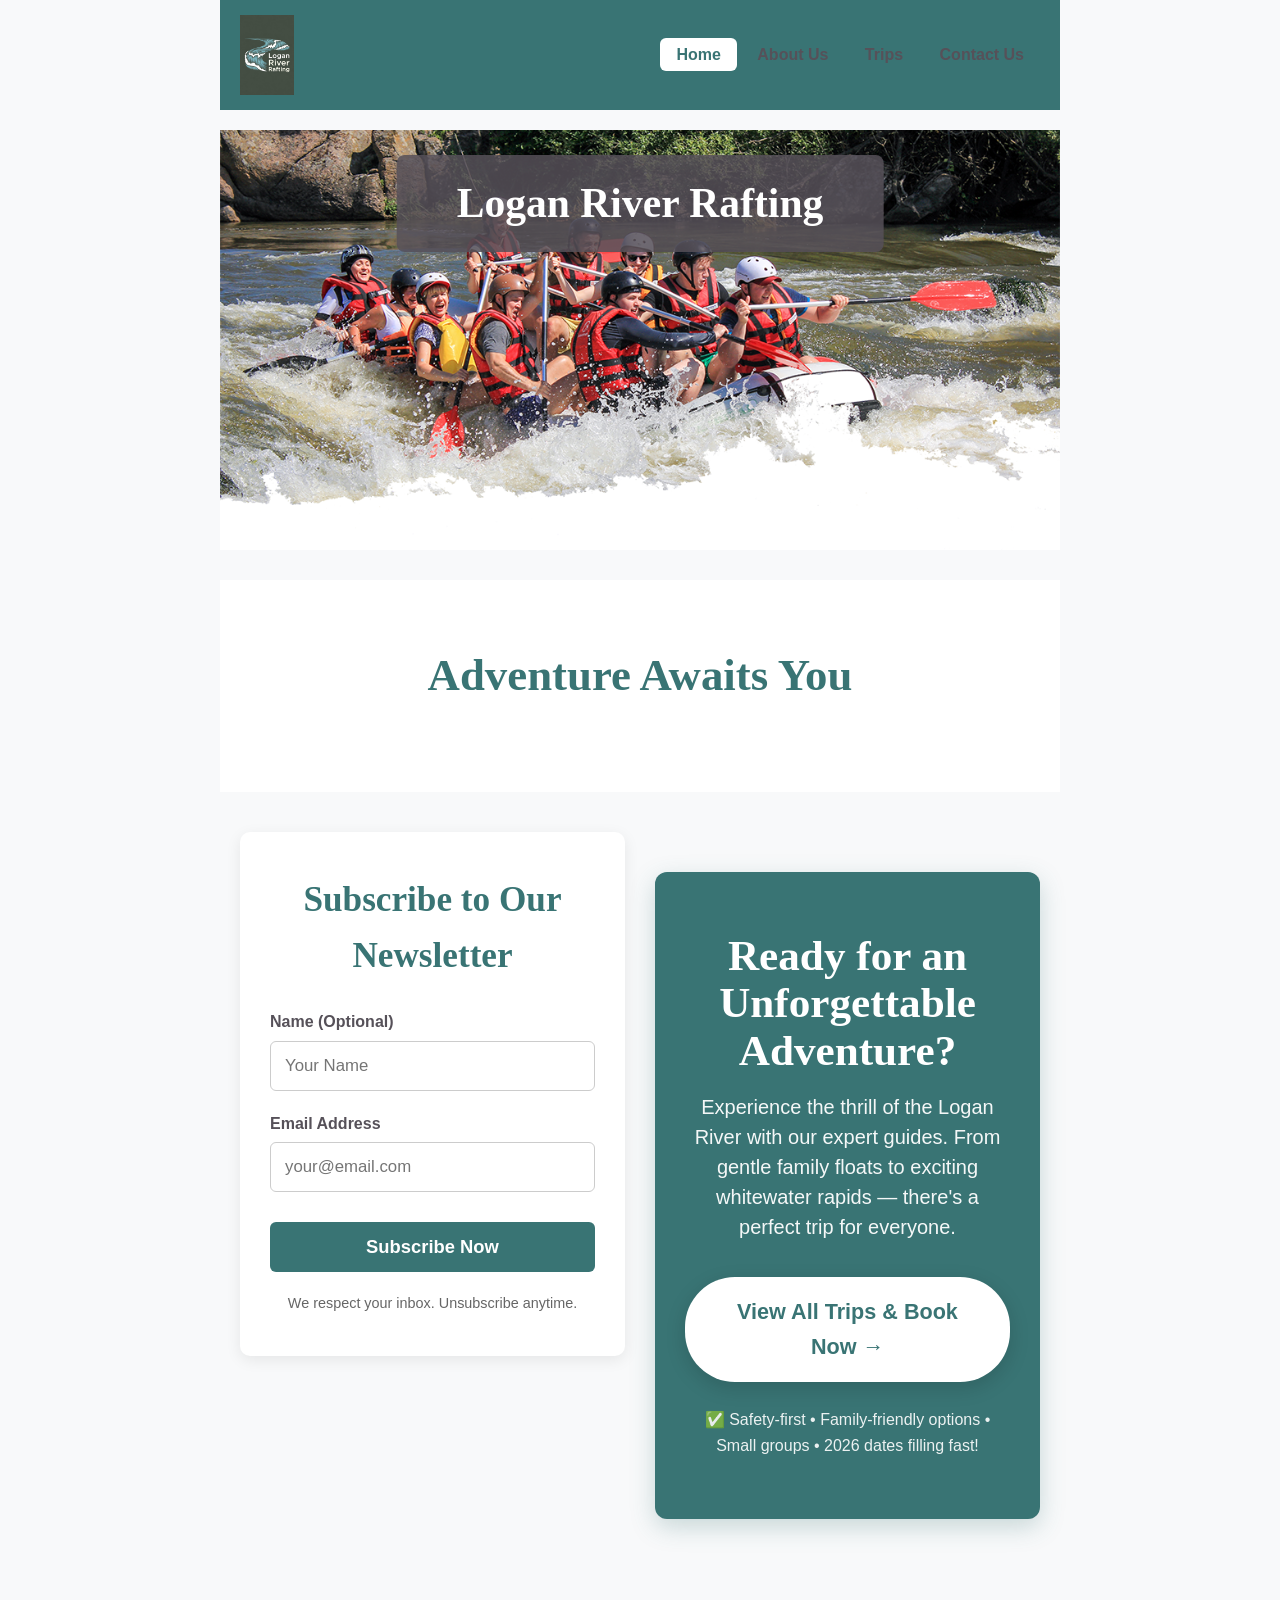
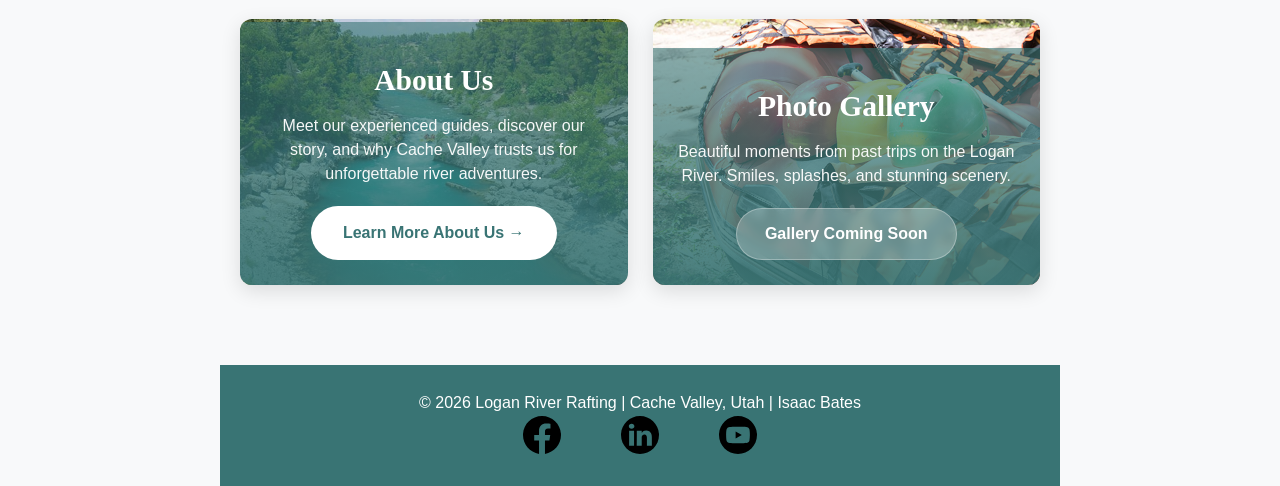
==== wwr/index.html @ f92a6568 "final" ====
<!DOCTYPE html>
<html lang="en">

<head>
    <meta charset="UTF-8">
    <meta name="viewport" content="width=device-width, initial-scale=1.0">
    <title>Home Page - Logan River Rafting</title>
    <meta name="description" content="Home page for Logan River Rafting company based in Cache Valley, Utah">
    <meta name="author" content="Isaac Bates">
    <link rel="stylesheet" href="styles/rafting.css">
</head>

<body>

    <header>
        <div class="top-bar">
            <img src="images/logan_river_logo.jpg" alt="Logan River Rafting Logo" class="logo">
            <nav>
                <a href="index.html" class="active">Home</a>
                <a href="about.html">About Us</a>
                <a href="trips.html">Trips</a>
                <a href="contact.html">Contact Us</a>
            </nav>
        </div>
    </header>

    <main>
        <!-- Hero Section -->
        <section class="hero">
            <img src="images/index_hero_transparency_1024.png" alt="Logan River Rafting" class="hero-bg">
            <h1>Logan River Rafting</h1>
        </section>

        <!-- Adventure Section -->
        <section class="adventure">
            <h2>Adventure Awaits You</h2>
        </section>

        <!-- Side-by-Side: Newsletter + CTA -->
        <section class="side-by-side">
            <!-- Newsletter -->
            <div class="newsletter-column">
                <section class="newsletter-form">
                    <div>
                        <h2>Subscribe to Our Newsletter</h2>
                        <form action="#" method="POST" id="newsletter-form">
                            <div class="form-group">
                                <label for="name">Name (Optional)</label>
                                <input type="text" id="name" name="name" placeholder="Your Name">
                            </div>
                            <div class="form-group">
                                <label for="email">Email Address</label>
                                <input type="email" id="email" name="email" placeholder="your@email.com" required>
                            </div>
                            <button type="submit">Subscribe Now</button>
                            <p class="privacy-note">We respect your inbox. Unsubscribe anytime.</p>
                        </form>
                    </div>
                </section>
            </div>

            <!-- Call to Action -->
            <div class="cta-column">
                <section class="cta-trips">
                    <div class="cta-content">
                        <h2>Ready for an Unforgettable Adventure?</h2>
                        <p class="cta-subtitle">Experience the thrill of the Logan River with our expert guides. From
                            gentle
                            family floats to exciting whitewater rapids — there's a perfect trip for everyone.</p>
                        <a href="trips.html" class="cta-button">View All Trips &amp; Book Now →</a>
                        <p class="cta-trust">✅ Safety-first • Family-friendly options • Small groups • 2026 dates
                            filling fast!
                        </p>
                    </div>
                </section>
            </div>
        </section>

        <!-- Two Column Feature Section -->
        <section class="features-grid">
            <div class="feature-card">
                <img src="images/rafting58_600.jpg" alt="Learn About Logan River Rafting Team" class="feature-img">
                <div class="feature-overlay">
                    <h3>About Us</h3>
                    <p>Meet our experienced guides, discover our story, and why Cache Valley trusts us for unforgettable
                        river
                        adventures.</p>
                    <a href="about.html" class="feature-button">Learn More About Us →</a>
                </div>
            </div>

            <div class="feature-card">
                <img src="images/rafting22_600.jpg" alt="Gallery of Past Rafting Trips" class="feature-img">
                <div class="feature-overlay">
                    <h3>Photo Gallery</h3>
                    <p>Beautiful moments from past trips on the Logan River. Smiles, splashes, and stunning scenery.</p>
                    <div class="coming-soon">Gallery Coming Soon</div>
                </div>
            </div>
        </section>
    </main>

    <footer>
        <p>© 2026 Logan River Rafting | Cache Valley, Utah | Isaac Bates</p>
        <nav class="socialmedia">
            <a href="https://facebook.com" target="_blank"><img src="images/facebook-bw.svg" alt="Facebook"></a>
            <a href="https://linkedin.com" target="_blank"><img src="images/linkedin-bw.svg" alt="LinkedIn"></a>
            <a href="https://youtube.com" target="_blank"><img src="images/youtube-bw.svg" alt="YouTube"></a>
        </nav>
    </footer>

</body>

</html>
---- wwr/styles/rafting.css ----
/* ====================== ROOT & GLOBAL ====================== */
:root {
    --primary-color: #397474;
    --secondary-color: #50594F;
    --accent1-color: #565159;
    --accent2-color: #fff;
    --heading-font: "Times New Roman", Georgia, serif;
    --body-font: Arial, Helvetica, sans-serif;
}

* {
    margin: 0;
    padding: 0;
    box-sizing: border-box;
}

body {
    font-family: var(--body-font);
    color: var(--accent1-color);
    background-color: #f8f9fa;
    line-height: 1.6;
}

header,
main,
footer {
    max-width: 840px;
    margin: 0 auto;
}

/* ====================== HEADER ====================== */
.top-bar {
    background: var(--primary-color);
    padding: 15px 20px;
    display: flex;
    align-items: center;
    justify-content: space-between;
    max-width: 840px;
    margin: 0 auto;
}

.logo {
    height: 80px;
    width: auto;
}

.logo img {
    height: 100%;
    width: auto;
}

nav ul {
    display: flex;
    list-style: none;
    gap: 10px;
    margin: 0;
    padding: 0;
}

nav a {
    text-decoration: none;
    color: var(--accent1-color);
    font-weight: bold;
    padding: 8px 16px;
    border-radius: 6px;
    transition: 0.3s;
}

nav a:hover,
nav a.active {
    background: var(--accent2-color);
    color: var(--primary-color);
}

/* ====================== HERO - FULL WIDTH ====================== */
.hero {
    position: relative;
    width: 100%;
    max-width: 100%;
    margin: 20px 0;
    overflow: hidden;
    background: var(--accent2-color);
}

.hero-bg {
    width: 100%;
    height: 420px;
    object-fit: cover;
    display: block;
}

.hero h1 {
    position: absolute;
    top: 25px;
    left: 50%;
    transform: translateX(-50%);
    background: rgba(86, 81, 89, 0.85);
    color: var(--accent2-color);
    padding: 15px 60px;
    border-radius: 8px;
    font-family: var(--heading-font);
    font-size: 2.6rem;
    text-align: center;
    white-space: nowrap;
    z-index: 2;
}

.hero article {
    position: absolute;
    bottom: 30px;
    left: 50%;
    transform: translateX(-50%);
    background: var(--accent2-color);
    padding: 20px;
    max-width: 520px;
    border-radius: 10px;
    box-shadow: 0 4px 15px rgba(0, 0, 0, 0.1);
    display: flex;
    gap: 20px;
    align-items: center;
    z-index: 2;
}

.hero article img {
    border-radius: 8px;
}

/* ====================== HISTORY ====================== */
.history {
    max-width: 840px;
    margin: 30px auto;
    padding: 40px 20px;
    background: var(--accent2-color);
}

.history h2,
.adventure h2 {
    text-align: center;
    font-family: var(--heading-font);
    color: var(--primary-color);
    font-size: 2.4rem;
    margin-bottom: 30px;
}

/* ====================== ADVENTURE SECTION ====================== */
.adventure {
    max-width: 840px;
    margin: 30px auto;
    padding: 60px 20px;
    background: var(--accent2-color);
    text-align: center;
}

.adventure h2 {
    font-size: 2.8rem;
    margin-bottom: 20px;
}

/* ====================== NEWSLETTER FORM ====================== */
.newsletter-form {
    max-width: 100%;
    background: var(--accent2-color);
    padding: 40px 30px;
    border-radius: 10px;
    box-shadow: 0 4px 15px rgba(0, 0, 0, 0.08);
}

.newsletter-form h2 {
    font-family: var(--heading-font);
    color: var(--primary-color);
    text-align: center;
    margin-bottom: 25px;
    font-size: 2.2rem;
}

.newsletter-form .form-group {
    margin-bottom: 20px;
}

.newsletter-form label {
    display: block;
    margin-bottom: 6px;
    font-weight: bold;
    color: var(--accent1-color);
}

.newsletter-form input[type="text"],
.newsletter-form input[type="email"] {
    width: 100%;
    padding: 14px;
    border: 1px solid #ccc;
    border-radius: 6px;
    font-size: 1.05rem;
}

.newsletter-form button {
    background: var(--primary-color);
    color: white;
    padding: 14px 40px;
    border: none;
    border-radius: 6px;
    font-size: 1.15rem;
    font-weight: bold;
    cursor: pointer;
    width: 100%;
    margin-top: 10px;
    transition: 0.3s;
}

.newsletter-form button:hover {
    background: #2a5a5a;
}

.privacy-note {
    text-align: center;
    font-size: 0.9rem;
    color: #666;
    margin-top: 20px;
}

@media (max-width: 768px) {
    .newsletter-form {
        padding: 30px 20px;
    }
}

/* ====================== CALL TO ACTION ====================== */
.cta-trips {
    max-width: 840px;
    margin: 40px auto;
    padding: 60px 30px;
    background: var(--primary-color);
    color: var(--accent2-color);
    text-align: center;
    border-radius: 12px;
    box-shadow: 0 8px 25px rgba(57, 116, 116, 0.25);
}

.cta-content {
    max-width: 680px;
    margin: 0 auto;
}

.cta-trips h2 {
    font-family: var(--heading-font);
    font-size: 2.7rem;
    margin-bottom: 18px;
    line-height: 1.1;
}

.cta-subtitle {
    font-size: 1.25rem;
    margin-bottom: 35px;
    opacity: 0.95;
    line-height: 1.5;
}

.cta-button {
    display: inline-block;
    background: var(--accent2-color);
    color: var(--primary-color);
    font-size: 1.35rem;
    font-weight: bold;
    padding: 18px 48px;
    border-radius: 50px;
    text-decoration: none;
    transition: all 0.3s ease;
    margin-bottom: 25px;
    box-shadow: 0 6px 20px rgba(0, 0, 0, 0.15);
}

.cta-button:hover {
    transform: translateY(-4px);
    box-shadow: 0 10px 25px rgba(0, 0, 0, 0.2);
    background: #f0f0f0;
}

.cta-trust {
    font-size: 1rem;
    opacity: 0.9;
    margin: 0;
}

/* ====================== SIDE-BY-SIDE SECTION ====================== */
.side-by-side {
    max-width: 840px;
    margin: 40px auto;
    padding: 0 20px;
    display: grid;
    grid-template-columns: 1fr 1fr;
    gap: 30px;
    align-items: start;
}

.newsletter-column,
.cta-column {
    width: 100%;
}

.newsletter-form {
    height: 100%;
    display: flex;
    flex-direction: column;
}

/* ====================== NEWSLETTER ====================== */
.newsletter-form {
    background: var(--accent2-color);
    padding: 40px 30px;
    border-radius: 10px;
    box-shadow: 0 4px 15px rgba(0, 0, 0, 0.08);
    height: 100%;
}

.newsletter-form h2 {
    font-family: var(--heading-font);
    color: var(--primary-color);
    text-align: center;
    margin-bottom: 25px;
    font-size: 2.2rem;
}

/* ====================== CTA TRIPS ====================== */
.cta-trips {
    height: 100%;
    padding: 60px 30px;
    background: var(--primary-color);
    color: var(--accent2-color);
    border-radius: 12px;
    box-shadow: 0 8px 25px rgba(57, 116, 116, 0.25);
    display: flex;
    flex-direction: column;
    justify-content: center;
}

/* ====================== FEATURES GRID ====================== */
.features-grid {
    max-width: 840px;
    margin: 40px auto;
    padding: 20px;
    display: grid;
    grid-template-columns: repeat(auto-fit, minmax(380px, 1fr));
    gap: 25px;
}

.feature-card {
    position: relative;
    border-radius: 12px;
    overflow: hidden;
    box-shadow: 0 6px 20px rgba(0, 0, 0, 0.12);
    aspect-ratio: 16 / 11;
    transition: transform 0.3s ease;
}

.feature-card:hover {
    transform: translateY(-8px);
}

.feature-img {
    width: 100%;
    height: 100%;
    object-fit: cover;
    display: block;
    transition: transform 0.4s ease;
}

.feature-card:hover .feature-img {
    transform: scale(1.08);
}

.feature-overlay {
    position: absolute;
    bottom: 0;
    left: 0;
    right: 0;
    background: linear-gradient(to top, rgba(57, 116, 116, 0.92), rgba(57, 116, 116, 0.6));
    color: var(--accent2-color);
    padding: 35px 25px 25px;
    text-align: center;
}

.feature-overlay h3 {
    font-family: var(--heading-font);
    font-size: 1.85rem;
    margin-bottom: 10px;
}

.feature-overlay p {
    margin-bottom: 20px;
    opacity: 0.95;
    line-height: 1.5;
}

.feature-button {
    display: inline-block;
    background: var(--accent2-color);
    color: var(--primary-color);
    font-weight: bold;
    padding: 14px 32px;
    border-radius: 50px;
    text-decoration: none;
    transition: all 0.3s ease;
}

.feature-button:hover {
    background: #f0f0f0;
    transform: translateY(-3px);
}

.coming-soon {
    display: inline-block;
    background: rgba(255, 255, 255, 0.25);
    color: white;
    font-weight: bold;
    padding: 12px 28px;
    border-radius: 50px;
    backdrop-filter: blur(4px);
    border: 1px solid rgba(255, 255, 255, 0.3);
}

/* ====================== CONTACT PAGE ====================== */
.company-info {
    text-align: center;
    padding: 30px 20px;
    background: var(--accent2-color);
}

.company-info h1 {
    font-family: var(--heading-font);
    color: var(--primary-color);
    margin-bottom: 8px;
}

.contact-container {
    display: grid;
    grid-template-columns: 1fr 1fr;
    gap: 40px;
    padding: 20px;
    background: var(--accent2-color);
    max-width: 840px;
    margin: 0 auto 40px;
}

.map {
    width: 100%;
    height: 380px;
    background: #e0e0e0;
    border-radius: 8px;
    overflow: hidden;
    box-shadow: 0 4px 12px rgba(0, 0, 0, 0.1);
}

.map img,
.map iframe {
    width: 100%;
    height: 100%;
    border: none;
    object-fit: cover;
}

/* Form Styles */
.contact-form h2 {
    font-family: var(--heading-font);
    color: var(--primary-color);
    margin-bottom: 20px;
}

.form-group {
    margin-bottom: 18px;
}

label {
    display: block;
    margin-bottom: 6px;
    font-weight: bold;
}

input[type="text"],
input[type="email"],
textarea {
    width: 100%;
    padding: 12px;
    border: 1px solid #ccc;
    border-radius: 6px;
    font-size: 1rem;
}

textarea {
    min-height: 140px;
    resize: vertical;
}

.radio-group {
    margin: 20px 0;
}

.radio-group label {
    display: block;
    margin: 8px 0;
    font-weight: normal;
}

.newsletter {
    margin: 15px 0 25px;
    display: flex;
    align-items: center;
    gap: 8px;
}

button {
    background: var(--primary-color);
    color: var(--accent2-color);
    padding: 14px 32px;
    border: none;
    border-radius: 6px;
    font-size: 1.1rem;
    cursor: pointer;
    transition: 0.3s;
    margin-top: 20px;
}

button:hover {
    background: #2a5a5a;
}

/* Team Section */
.team-section {
    background: #f1f1f1;
    padding: 40px 20px;
    text-align: center;
}

.team-section h2 {
    font-family: var(--heading-font);
    color: var(--primary-color);
    margin-bottom: 30px;
}

.team-grid {
    display: flex;
    justify-content: center;
    gap: 25px;
    flex-wrap: wrap;
}

.team-card {
    background: var(--accent2-color);
    padding: 12px;
    border-radius: 8px;
    width: 180px;
    box-shadow: 0 3px 10px rgba(0, 0, 0, 0.1);
}

.team-card img {
    width: 100%;
    height: 120px;
    object-fit: cover;
    border-radius: 6px;
}

/* ====================== FOOTER ====================== */
footer {
    background: var(--primary-color);
    text-align: center;
    padding: 25px 20px;
    margin-top: 60px;
    color: var(--accent2-color);
}

.socialmedia a,
.social-icons a {
    margin: 0 12px;
    color: var(--accent2-color);
    text-decoration: none;
}

.socialmedia img,
.social-icons img {
    width: 38px;
    transition: transform 0.3s;
}

.socialmedia img:hover,
.social-icons img:hover {
    transform: scale(1.15);
}

/* ====================== TRIPS ====================== */
.trips-hero {
    position: relative;
    height: 480px;
    overflow: hidden;
}

.trips-hero img {
    width: 100%;
    height: 100%;
    object-fit: cover;
}

.trips-hero-content {
    position: absolute;
    bottom: 0;
    left: 0;
    right: 0;
    background: linear-gradient(to top, rgba(57, 116, 116, 0.95), transparent);
    color: white;
    padding: 60px 20px 40px;
    text-align: center;
}

.trips-hero h1 {
    font-family: var(--heading-font);
    font-size: 3.2rem;
    margin-bottom: 12px;
    text-shadow: 0 3px 10px rgba(0, 0, 0, 0.4);
}

.trips-hero p {
    font-size: 1.35rem;
    max-width: 680px;
    margin: 0 auto;
}

/* Featured Trips Grid */
.featured-trips {
    max-width: 1200px;
    margin: 60px auto;
    padding: 0 20px;
}

.section-title {
    text-align: center;
    font-family: var(--heading-font);
    color: var(--primary-color);
    font-size: 2.6rem;
    margin-bottom: 50px;
}

.trips-grid {
    display: grid;
    grid-template-columns: repeat(auto-fit, minmax(340px, 1fr));
    gap: 30px;
}

.trip-card {
    background: white;
    border-radius: 12px;
    overflow: hidden;
    box-shadow: 0 8px 25px rgba(0, 0, 0, 0.1);
    transition: all 0.3s ease;
}

.trip-card:hover {
    transform: translateY(-12px);
    box-shadow: 0 20px 40px rgba(0, 0, 0, 0.15);
}

.trip-card img {
    width: 100%;
    height: 240px;
    object-fit: cover;
}

.trip-info {
    padding: 24px;
}

.trip-info h3 {
    font-family: var(--heading-font);
    color: var(--primary-color);
    font-size: 1.75rem;
    margin-bottom: 10px;
}

.trip-meta {
    display: flex;
    gap: 20px;
    font-size: 0.95rem;
    color: #555;
    margin-bottom: 16px;
}

.trip-meta span {
    display: flex;
    align-items: center;
    gap: 6px;
}

/* Detailed Trip Sections */
.detailed-trips {
    max-width: 1200px;
    margin: 80px auto;
    padding: 0 20px;
}

.trip-detail {
    display: grid;
    grid-template-columns: 1fr 1fr;
    gap: 50px;
    align-items: center;
    margin-bottom: 100px;
}

.trip-detail:nth-child(even) {
    grid-template-columns: 1fr 1fr;
}

.trip-detail-text {
    display: flex;
    flex-direction: column;
    justify-content: center;
}

.trip-detail-text h2 {
    font-family: var(--heading-font);
    color: var(--primary-color);
    font-size: 2.4rem;
    margin-bottom: 20px;
}

.trip-detail img {
    width: 100%;
    border-radius: 12px;
    box-shadow: 0 10px 30px rgba(0, 0, 0, 0.15);
}

.price-tag {
    background: var(--primary-color);
    color: white;
    display: inline-block;
    padding: 8px 24px;
    border-radius: 50px;
    font-weight: bold;
    font-size: 1.3rem;
    margin: 20px 0;
}

/* Trips Table */
.trips-table-section {
    max-width: 1100px;
    margin: 80px auto;
    padding: 0 20px;
}

table {
    width: 100%;
    border-collapse: collapse;
    background: white;
    border-radius: 12px;
    overflow: hidden;
    box-shadow: 0 10px 30px rgba(0, 0, 0, 0.1);
}

th {
    background: var(--primary-color);
    color: white;
    padding: 18px 14px;
    text-align: left;
    font-size: 1.1rem;
}

td {
    padding: 18px 14px;
    border-bottom: 1px solid #eee;
}

tr:last-child td {
    border-bottom: none;
}

tr:nth-child(even) {
    background: #f8f9fa;
}

.book-btn {
    background: var(--primary-color);
    color: white;
    padding: 10px 20px;
    border-radius: 40px;
    text-decoration: none;
    font-weight: bold;
    font-size: 0.95rem;
    transition: all 0.3s;
}

.book-btn:hover {
    background: #2a5a5a;
    transform: scale(1.05);
}

.trip-detail,
.trip-detail:nth-child(even) {
    grid-template-columns: 1fr;
    gap: 30px;
}

.trips-hero h1 {
    font-size: 2.6rem;
}

/* ====================== RESPONSIVE ====================== */
@media (max-width: 900px) {

    .history-content,
    .history {
        grid-template-columns: 1fr;
        text-align: center;
        gap: 20px;
    }

    .contact-container {
        grid-template-columns: 1fr;
        gap: 30px;
    }

    .map {
        height: 280px;
    }

    .hero h1 {
        font-size: 2.1rem;
        padding: 12px 30px;
        white-space: normal;
    }

    .adventure h2 {
        font-size: 2.3rem;
    }

    .cta-trips {
        padding: 50px 20px;
        margin: 80px auto;
    }

    .cta-trips h2 {
        font-size: 2.3rem;
    }

    .cta-button {
        font-size: 1.2rem;
        padding: 16px 40px;
    }

    .features-grid {
        grid-template-columns: 1fr;
        padding: 20px 15px;
        gap: 30px;
    }

    .feature-overlay {
        padding: 30px 20px 20px;
    }

    .side-by-side {
        grid-template-columns: 1fr;
        gap: 25px;
        padding: 0 15px;
    }

    .newsletter-form {
        padding: 35px 25px;
    }

}
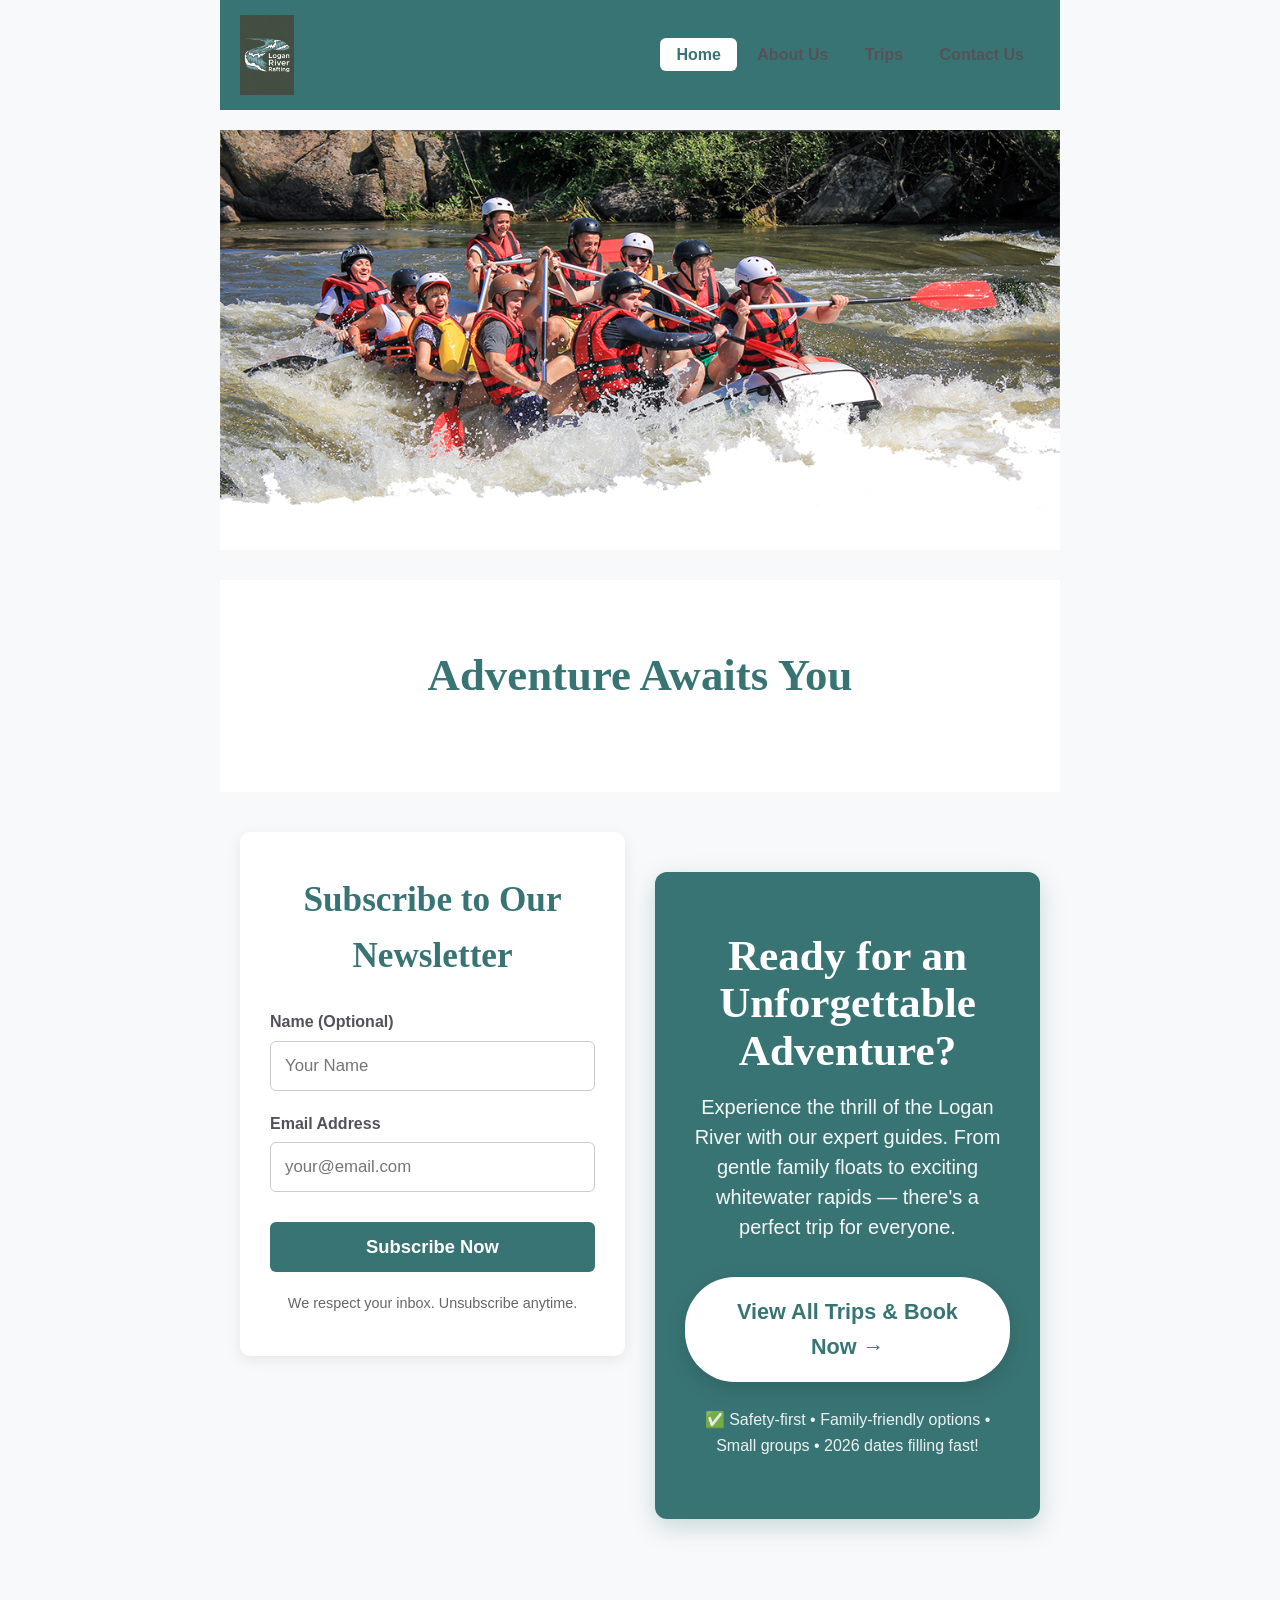
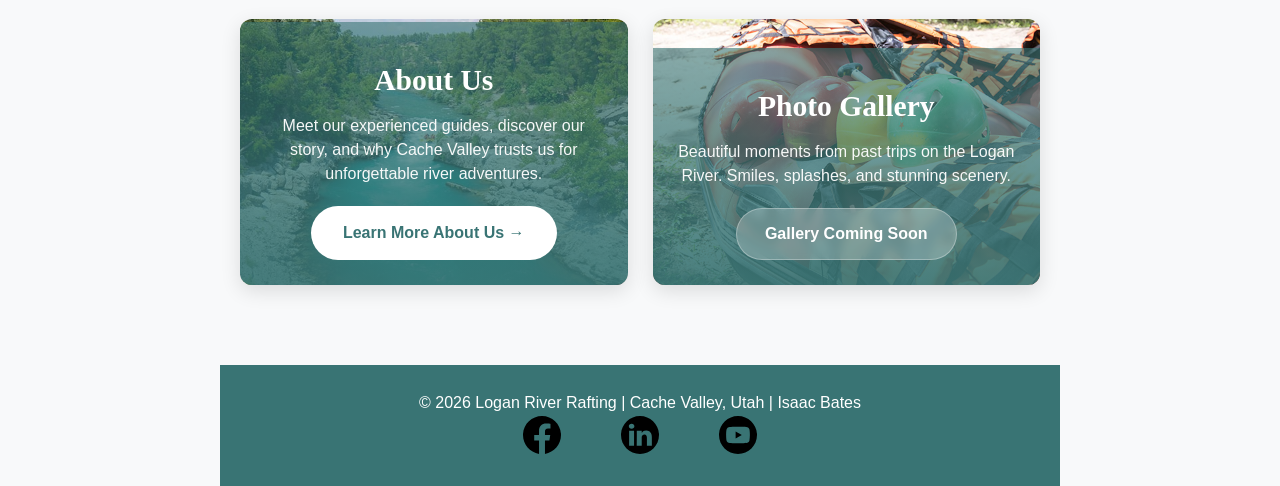
==== commit a08b4657: "update" ====
--- a/wwr/index.html
+++ b/wwr/index.html
@@ -37,7 +37,7 @@
         </section>
 
         <!-- Side-by-Side: Newsletter + CTA -->
-        <section class="side-by-side">
+        <div class="side-by-side">
             <!-- Newsletter -->
             <div class="newsletter-column">
                 <section class="newsletter-form">
@@ -74,7 +74,7 @@
                     </div>
                 </section>
             </div>
-        </section>
+        </div>
 
         <!-- Two Column Feature Section -->
         <section class="features-grid">
--- a/wwr/styles/rafting.css
+++ b/wwr/styles/rafting.css
@@ -91,9 +91,9 @@
 
 .hero h1 {
     position: absolute;
-    top: 25px;
+    top: 1px;
     left: 50%;
-    transform: translateX(-50%);
+    transform: translateX(-50%) translateY(-100%);
     background: rgba(86, 81, 89, 0.85);
     color: var(--accent2-color);
     padding: 15px 60px;
@@ -109,7 +109,7 @@
     position: absolute;
     bottom: 30px;
     left: 50%;
-    transform: translateX(-50%);
+    transform: translateX(-50%) translateY(5%);
     background: var(--accent2-color);
     padding: 20px;
     max-width: 520px;
@@ -123,6 +123,7 @@
 
 .hero article img {
     border-radius: 8px;
+    top: 25px;
 }
 
 /* ====================== HISTORY ====================== */
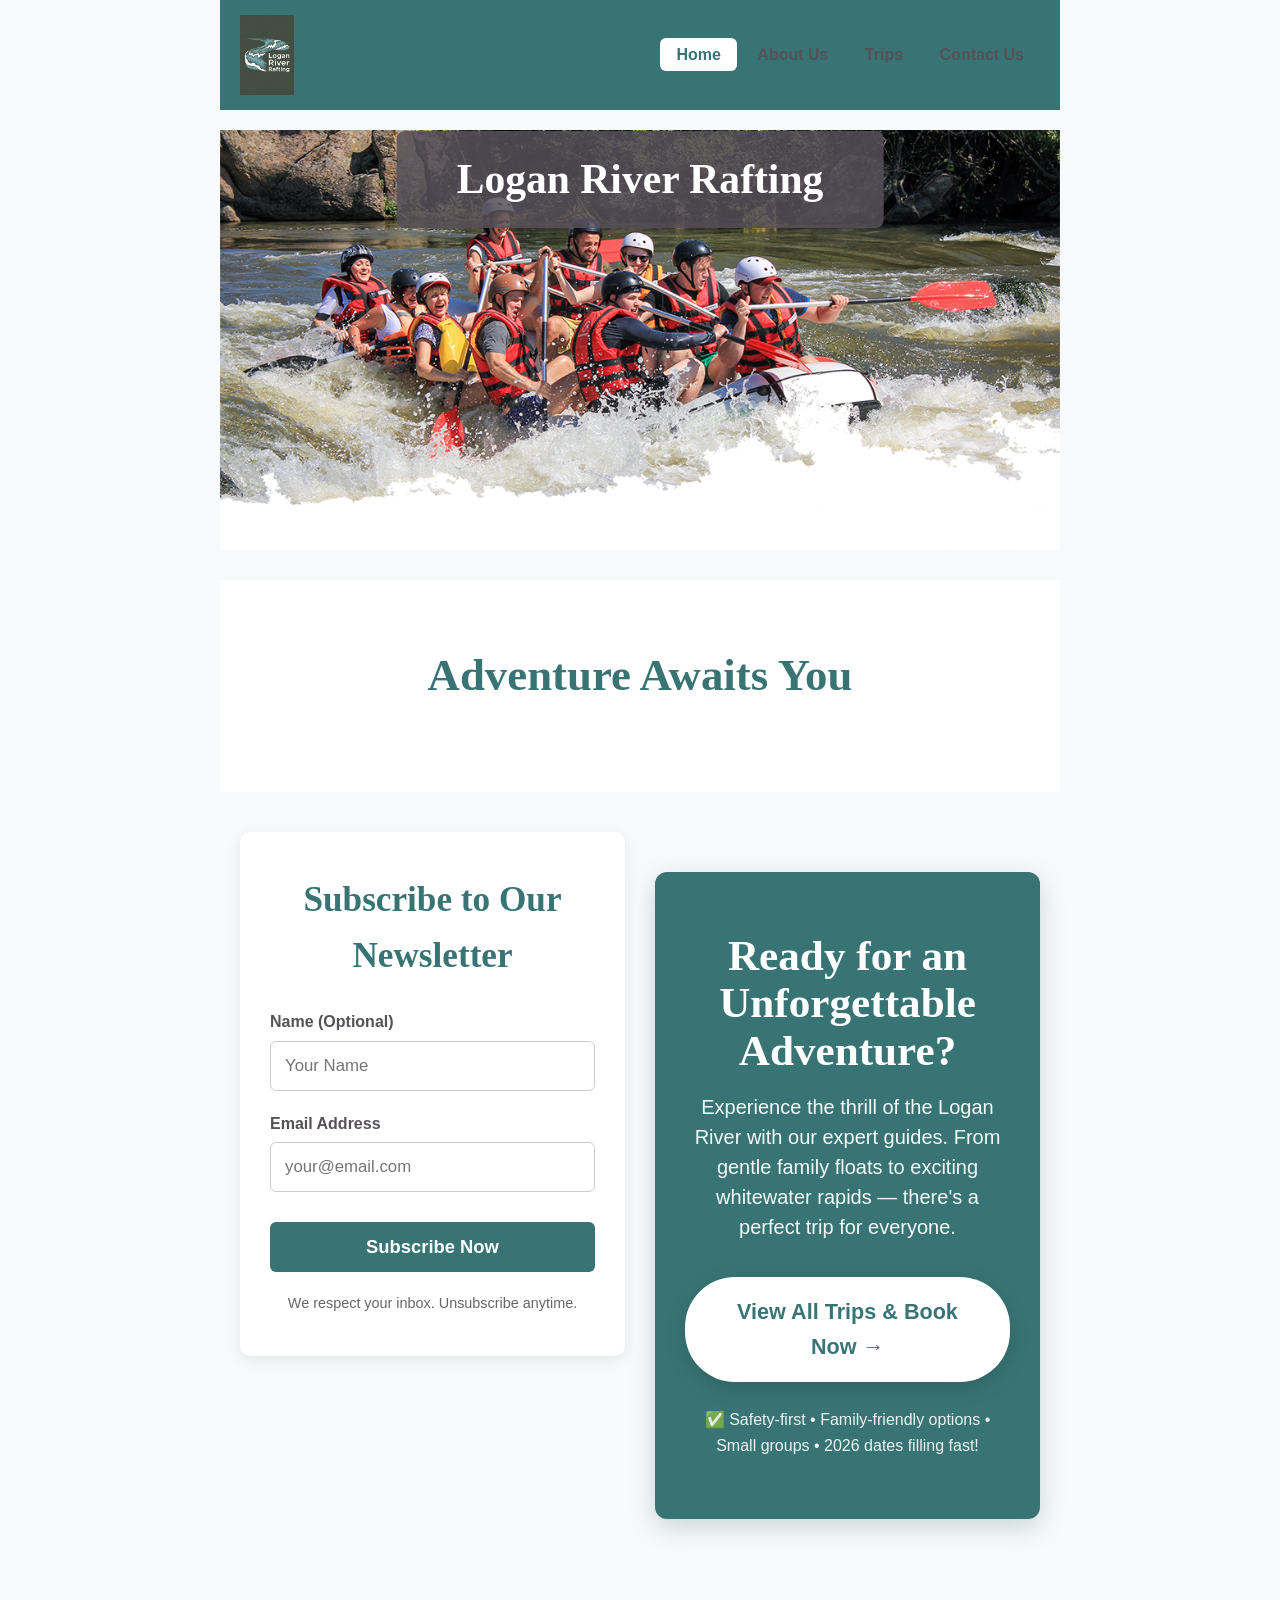
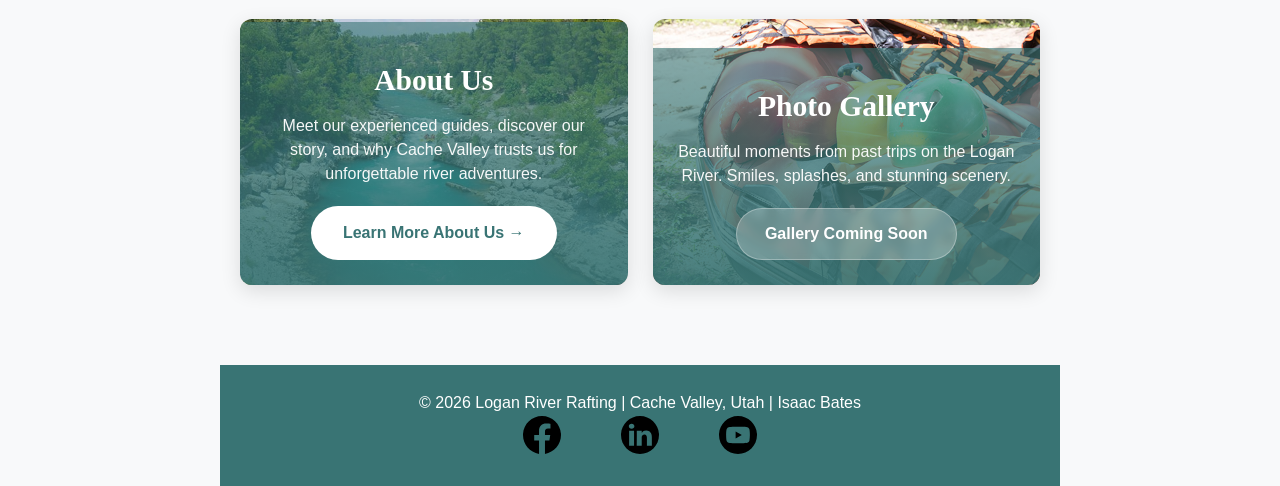
==== commit 8f6bffe4: "fix3" ====
--- a/wwr/styles/rafting.css
+++ b/wwr/styles/rafting.css
@@ -90,6 +90,22 @@
 }
 
 .hero h1 {
+    position: absolute;
+    top: 1px;
+    left: 50%;
+    transform: translateX(-50%);
+    background: rgba(86, 81, 89, 0.85);
+    color: var(--accent2-color);
+    padding: 15px 60px;
+    border-radius: 8px;
+    font-family: var(--heading-font);
+    font-size: 2.6rem;
+    text-align: center;
+    white-space: nowrap;
+    z-index: 2;
+}
+
+.hero h2 {
     position: absolute;
     top: 1px;
     left: 50%;
